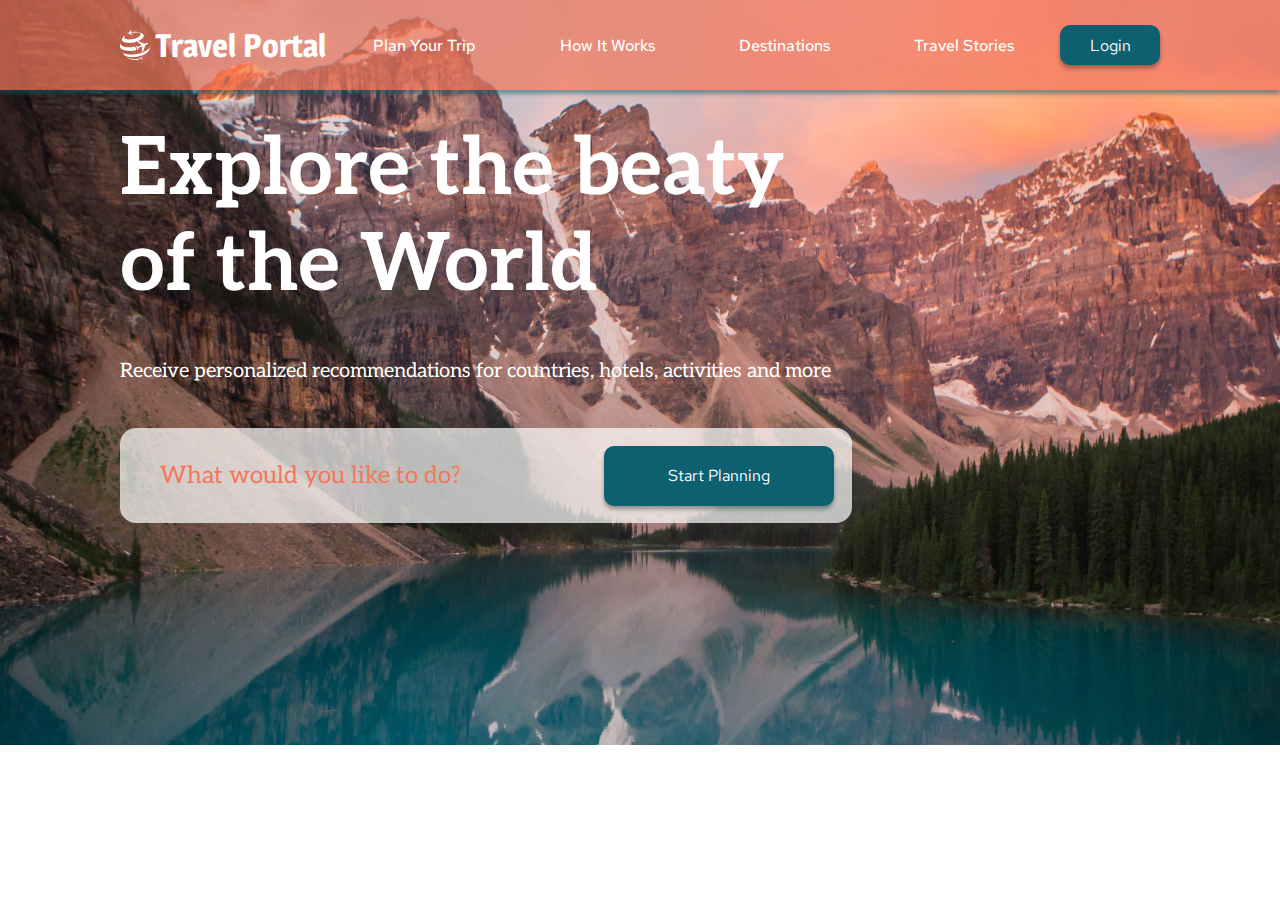
==== index.html @ 2e74531e "fix: extensition missclick" ====
<!DOCTYPE html>
<html lang="en">
  <head>
    <meta charset="UTF-8" />
    <meta http-equiv="X-UA-Compatible" content="IE=edge" />
    <meta name="viewport" content="width=device-width, initial-scale=1.0" />
    <link rel="stylesheet" href="index.css" />
    <title>Document</title>
  </head>
  <body>
    <div class="container">
      <div class="header-section-wrapper">
        <header>
          
            <div class="header-logo">
              <img src="./assets/svg/logo.svg" alt="logo" class="logo-img" />
              <h2 class="logo-text">Travel Portal</h2>
            </div>
            <nav class="header-nav">
            <ul class="header-nav-list">
              <li class="nav-item">
                <a href="" class="nav-link">Plan Your Trip</a>
              </li>
              <li class="nav-item">
                <a href="" class="nav-link">How It Works</a>
              </li>
              <li class="nav-item">
                <a href="" class="nav-link">Destinations</a>
              </li>
              <li class="nav-item">
                <a href="" class="nav-link">Travel Stories</a>
              </li>
            </ul>
        </nav>
            <button class="header-login">Login</button>
          </nav>
        </header>
        <section class="preview-section">
          <h1 class="preview-heading">Explore the beaty of the World</h1>
          <p class="preview-text">Receive personalized recommendations for countries, hotels, activities and more</p>
          <div class="preview-search-block">
            <input type="text" placeholder="What would you like to do?" name="" id="" class='preview-input'>
            <button class="preview-btn">Start Planning</button>
          </div>
        </section>
      </div>
      <main>
        <section class="steps-section"></section>
        <section class="destinations-sections"></section>
        <section class="stories-section"></section>
      </main>
      <footer></footer>
    </div>
  </body>
</html>
---- index.css ----
@import url("https://fonts.googleapis.com/css2?family=Aleo:wght@400;700&family=Magra:wght@700&family=Red+Hat+Text:wght@500&display=swap");
* {
  padding: 0;
  margin: 0;
  box-sizing: border-box;
}
.container {
  margin: auto;
  max-width: 1440px;
}
.header-section-wrapper {
  background-image: url(./assets/jpg/header-bg.jpg);
}
header {
  background-color: rgba(242, 120, 92, 0.7);
  box-shadow: 0px 4px 4px rgba(13, 96, 111, 0.5);
  padding: 0 120px;
  height: 90px;
  display: flex;
  align-items: center;
  justify-content: space-between;
}
.header-nav {
  display: flex;

  align-items: center;
}
.header-logo {
  display: flex;
  align-items: center;
}
.logo-img {
  width: 30px;
  height: 30px;
  margin-right: 5px;
}
.logo-text {
  font-family: "Magra", sans-serif;
  font-weight: 600;
  font-size: 32px;
  color: #fff;
}
.header-nav-list {
  list-style: none;
  display: flex;
  justify-content: space-around;
}
.nav-item {
  margin: 0 42px;
}
.nav-link {
  font-family: "Red Hat Text", sans-serif;
  font-weight: 500;
  font-size: 16px;
  text-decoration: none;
  color: #fff;
}
.header-login {
  width: 100px;
  height: 40px;
  background-color: #0d606f;
  border-radius: 10px;
  border: 0;
  box-shadow: 0px 4px 4px rgba(0, 0, 0, 0.25),
    0px 2px 3px rgba(13, 96, 111, 0.16);
  font-family: "Red Hat Text", sans-serif;
  font-size: 16px;
  color: #fff;
}
.preview-section {
  min-height: 655px;
  padding: 32px 428px 221px 120px;
}
.preview-heading {
  font-family: "Aleo", serif;
  font-size: 80px;
  color: #fff;
  max-width: 800px;
}
.preview-text {
  font-family: "Aleo", serif;
  font-size: 20px;
  color: #fff;
  margin: 45px 0;
}
.preview-search-block {
  max-width: 900px;
  height: 95px;
  display: flex;
  align-items: center;
  justify-content: space-between;
  border: 0;
  border-radius: 16px;
  background-color: rgba(255, 255, 255, 0.7);
}
.preview-input {
  background-color: transparent;
  border: none;
  font-family: "Aleo", serif;
  color: #f2785c;
  font-size: 24px;
  margin-left: 40px;
}
.preview-input::placeholder {
  color: #f2785c;
  border: none;
}

.preview-btn {
  width: 230px;
  height: 60px;
  background-color: #0d606f;
  border-radius: 10px;
  border: 0;
  margin-right: 18px;
  box-shadow: 0px 4px 4px rgba(0, 0, 0, 0.25),
    0px 2px 3px rgba(13, 96, 111, 0.16);
  font-family: "Red Hat Text", sans-serif;
  font-size: 16px;
  color: #fff;
}
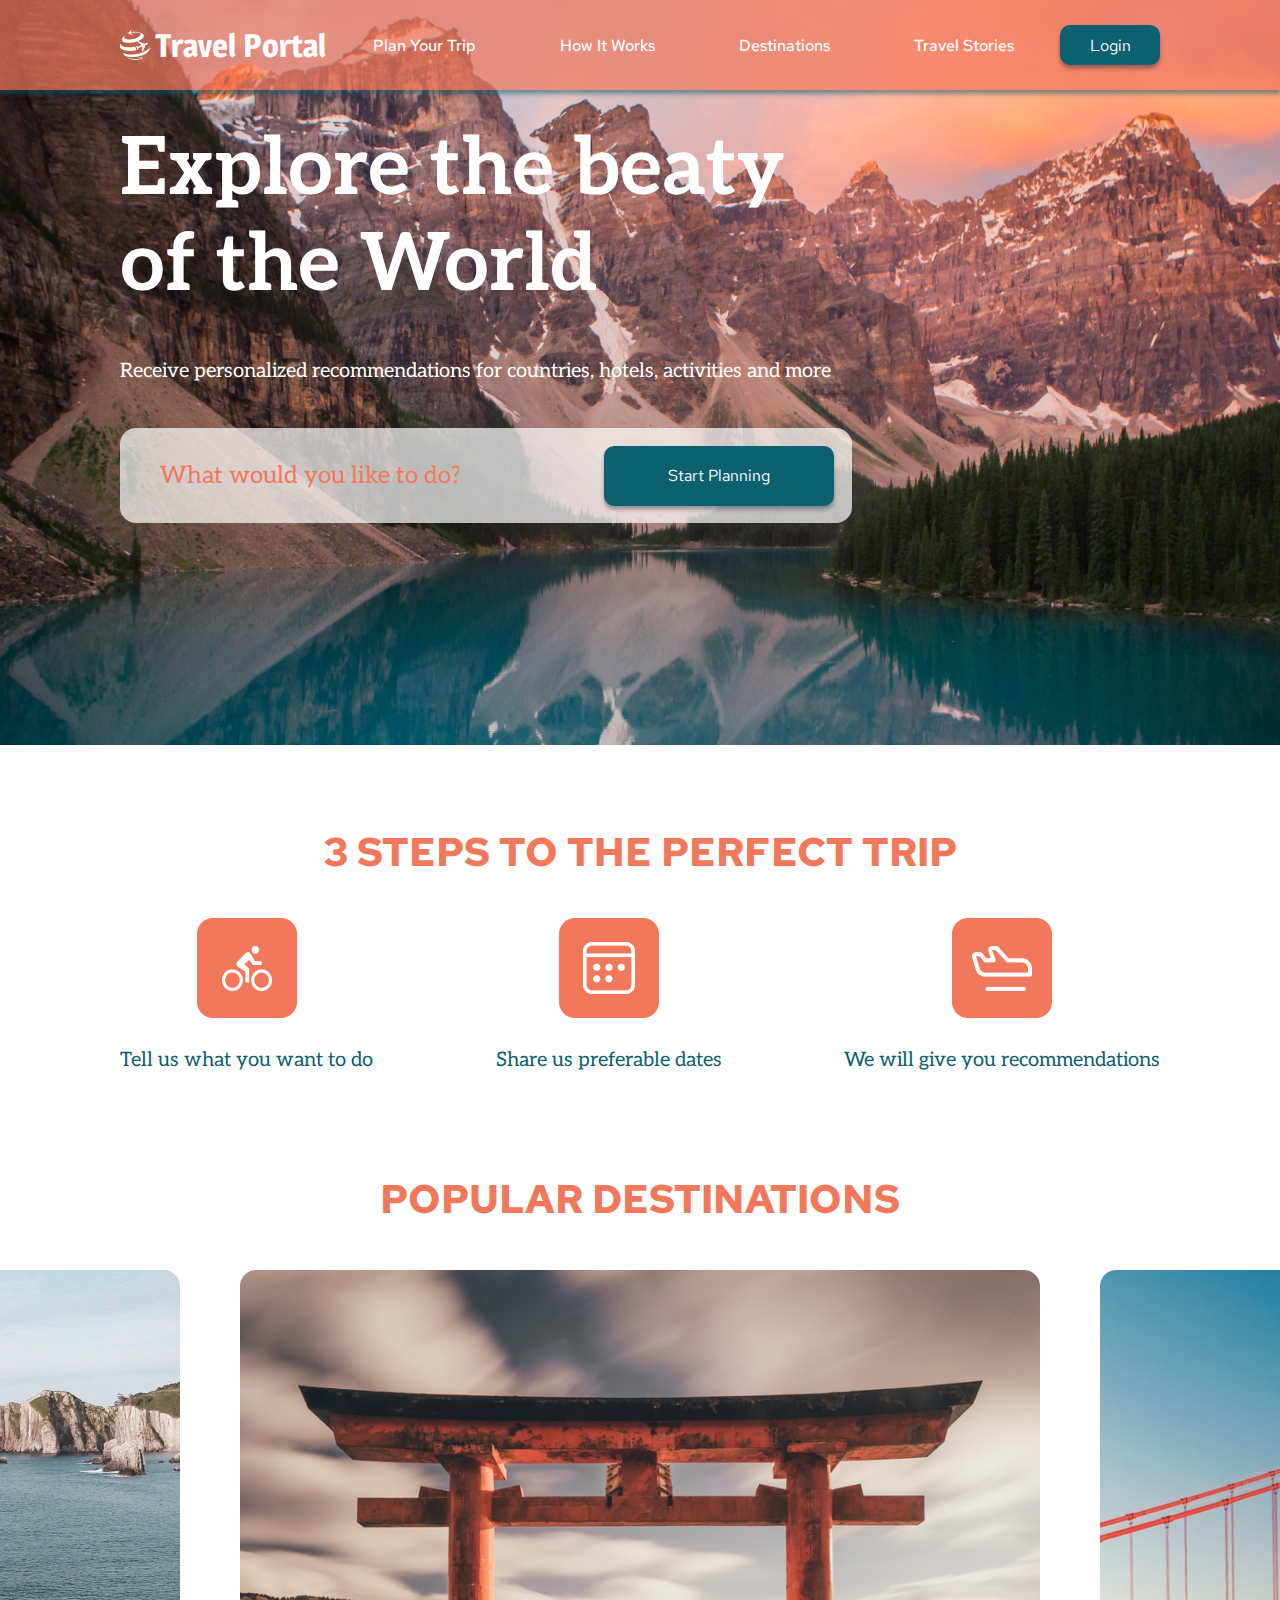
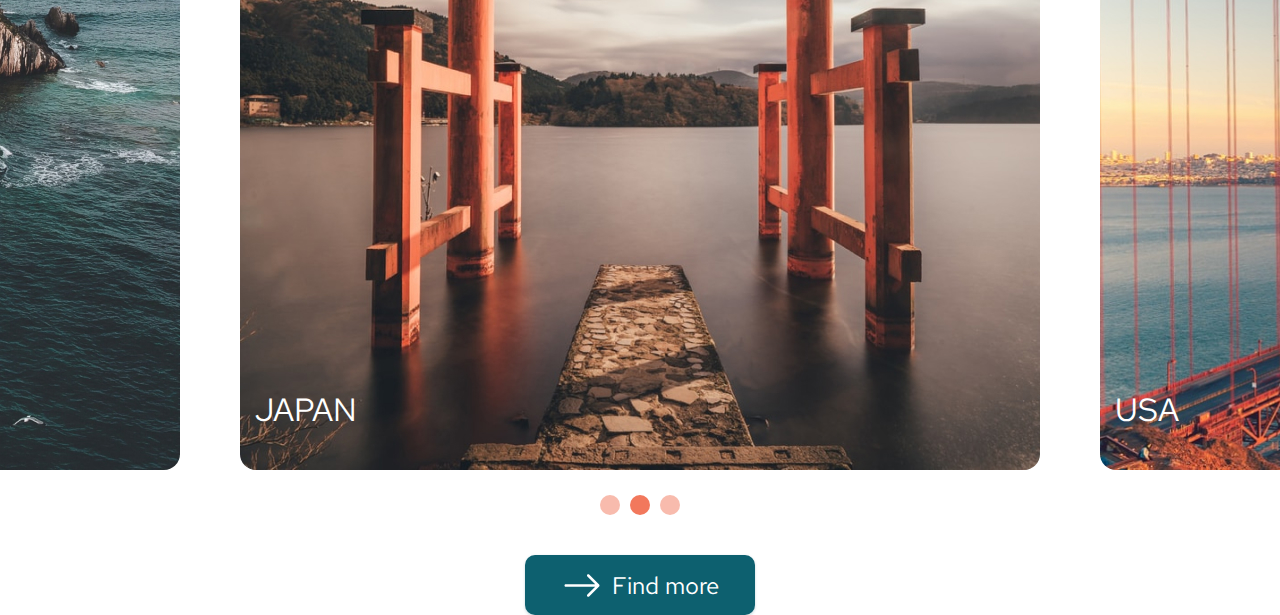
==== commit 4f9d2c54: "feat: add step and destination sections" ====
--- a/index.html
+++ b/index.html
@@ -11,12 +11,11 @@
     <div class="container">
       <div class="header-section-wrapper">
         <header>
-          
-            <div class="header-logo">
-              <img src="./assets/svg/logo.svg" alt="logo" class="logo-img" />
-              <h2 class="logo-text">Travel Portal</h2>
-            </div>
-            <nav class="header-nav">
+          <div class="header-logo">
+            <img src="./assets/svg/logo.svg" alt="logo" class="logo-img" />
+            <h2 class="logo-text">Travel Portal</h2>
+          </div>
+          <nav class="header-nav">
             <ul class="header-nav-list">
               <li class="nav-item">
                 <a href="" class="nav-link">Plan Your Trip</a>
@@ -31,24 +30,87 @@
                 <a href="" class="nav-link">Travel Stories</a>
               </li>
             </ul>
-        </nav>
-            <button class="header-login">Login</button>
           </nav>
+          <button class="header-login">Login</button>
         </header>
         <section class="preview-section">
           <h1 class="preview-heading">Explore the beaty of the World</h1>
-          <p class="preview-text">Receive personalized recommendations for countries, hotels, activities and more</p>
+          <p class="preview-text">
+            Receive personalized recommendations for countries, hotels,
+            activities and more
+          </p>
           <div class="preview-search-block">
-            <input type="text" placeholder="What would you like to do?" name="" id="" class='preview-input'>
+            <input
+              type="text"
+              placeholder="What would you like to do?"
+              name=""
+              id=""
+              class="preview-input"
+            />
             <button class="preview-btn">Start Planning</button>
           </div>
         </section>
       </div>
       <main>
-        <section class="steps-section"></section>
-        <section class="destinations-sections"></section>
-        <section class="stories-section"></section>
+        <section class="steps-section">
+          <h2 class="steps-heading">3 STEPS TO THE PERFECT TRIP</h2>
+          <div class="steps-block">
+            <div class="step">
+              <img
+                src="./assets/png/step1_bicycle.png"
+                alt=""
+                class="step-img"
+              />
+              <p class="step-text">Tell us what you want to do</p>
+            </div>
+            <div class="step">
+              <img
+                src="./assets/png/step2_calendar.png"
+                alt=""
+                class="step-img"
+              />
+              <p class="step-text">Share us preferable dates</p>
+            </div>
+            <div class="step">
+              <img
+                src="./assets/png/step3_airplane.png"
+                alt=""
+                class="step-img"
+              />
+              <p class="step-text">We will give you recommendations</p>
+            </div>
+          </div>
+        </section>
+        <section class="destinations-section">
+          <h2 class="destinations-heading">POPULAR DESTINATIONS</h2>
+
+          <div class="destinations-slider">
+            <div class="destinations-slides">
+              <div class="dest-slide slide1">
+                <p class="slide-text">SPAIN</p>
+              </div>
+              <div class="dest-slide slide2">
+                <p class="slide-text">JAPAN</p>
+              </div>
+              <div class="dest-slide slide3"><p class="slide-text">USA</p></div>
+            </div>
+            <div class="slider-controls">
+              <button class="slider-btn"></button>
+              <button class="slider-btn slider-btn-active"></button>
+              <button class="slider-btn"></button>
+            </div>
+          </div>
+          <button class="destinations-btn">
+            <img
+              src="./assets/svg/bi_arrow-right.svg"
+              alt=""
+              class="btn-arrow"
+            />
+            Find more
+          </button>
+        </section>
       </main>
+      <section class="stories-section"></section>
       <footer></footer>
     </div>
   </body>
--- a/index.css
+++ b/index.css
@@ -7,6 +7,7 @@
 .container {
   margin: auto;
   max-width: 1440px;
+  overflow: hidden;
 }
 .header-section-wrapper {
   background-image: url(./assets/jpg/header-bg.jpg);
@@ -70,6 +71,7 @@
 .preview-section {
   min-height: 655px;
   padding: 32px 428px 221px 120px;
+  margin-bottom: 80px;
 }
 .preview-heading {
   font-family: "Aleo", serif;
@@ -100,6 +102,7 @@
   color: #f2785c;
   font-size: 24px;
   margin-left: 40px;
+  outline: none;
 }
 .preview-input::placeholder {
   color: #f2785c;
@@ -119,3 +122,109 @@
   font-size: 16px;
   color: #fff;
 }
+.steps-section {
+  display: flex;
+  flex-direction: column;
+  justify-content: center;
+  align-items: center;
+  padding: 0 120px;
+  margin-bottom: 100px;
+}
+.steps-heading {
+  font-family: "Red Hat Text", sans-serif;
+  font-size: 40px;
+  color: #f2785c;
+  margin-bottom: 40px;
+}
+.steps-block {
+  display: flex;
+  justify-content: space-between;
+  width: 100%;
+}
+.step {
+  display: flex;
+  flex-direction: column;
+  justify-content: center;
+  align-items: center;
+}
+.step-text {
+  font-family: "Aleo", serif;
+  font-size: 20px;
+  color: #0d606f;
+  margin-top: 30px;
+}
+.destinations-section {
+  display: flex;
+  flex-direction: column;
+  /* justify-content: center;x` */
+  align-items: center;
+}
+.destinations-heading {
+  font-family: "Red Hat Text", sans-serif;
+  font-size: 40px;
+  color: #f2785c;
+  margin-bottom: 45px;
+}
+.destinations-slider {
+  overflow: hidden;
+}
+.destinations-slides {
+  overflow: hidden;
+  display: flex;
+  gap: 60px;
+}
+.dest-slide {
+  width: 800px;
+  height: 800px;
+  border-radius: 16px;
+}
+.slide1 {
+  background: url(./assets/jpg/slide1_Spain.jpg);
+}
+.slide2 {
+  background: url(./assets/jpg/slide2_Japan.jpg);
+}
+.slide3 {
+  background: url(./assets/jpg/slide3_USA.jpg);
+}
+.slide-text {
+  margin: 718px auto 40px 15px;
+  font-family: "Red Hat Text", sans-serif;
+  font-size: 32px;
+  color: #fff;
+}
+.slider-controls {
+  display: flex;
+  justify-content: center;
+  margin-top: 25px;
+  gap: 10px;
+}
+.slider-btn {
+  width: 20px;
+  height: 20px;
+  border-radius: 100%;
+  background-color: rgba(242, 120, 92, 0.5);
+  border: 0;
+}
+.slider-btn-active {
+  background-color: #f2785c;
+}
+.destinations-btn {
+  width: 230px;
+  height: 60px;
+  display: flex;
+  justify-content: center;
+  align-items: center;
+  margin-top: 40px;
+  background-color: #0d606f;
+  border-radius: 10px;
+  border: none;
+  box-shadow: 0px 0px 3px rgba(13, 96, 111, 0.08),
+    0px 2px 3px rgba(13, 96, 111, 0.16);
+  font-family: "Red Hat Text", sans-serif;
+  font-size: 24px;
+  color: #fff;
+}
+.btn-arrow {
+  margin-right: 10px;
+}
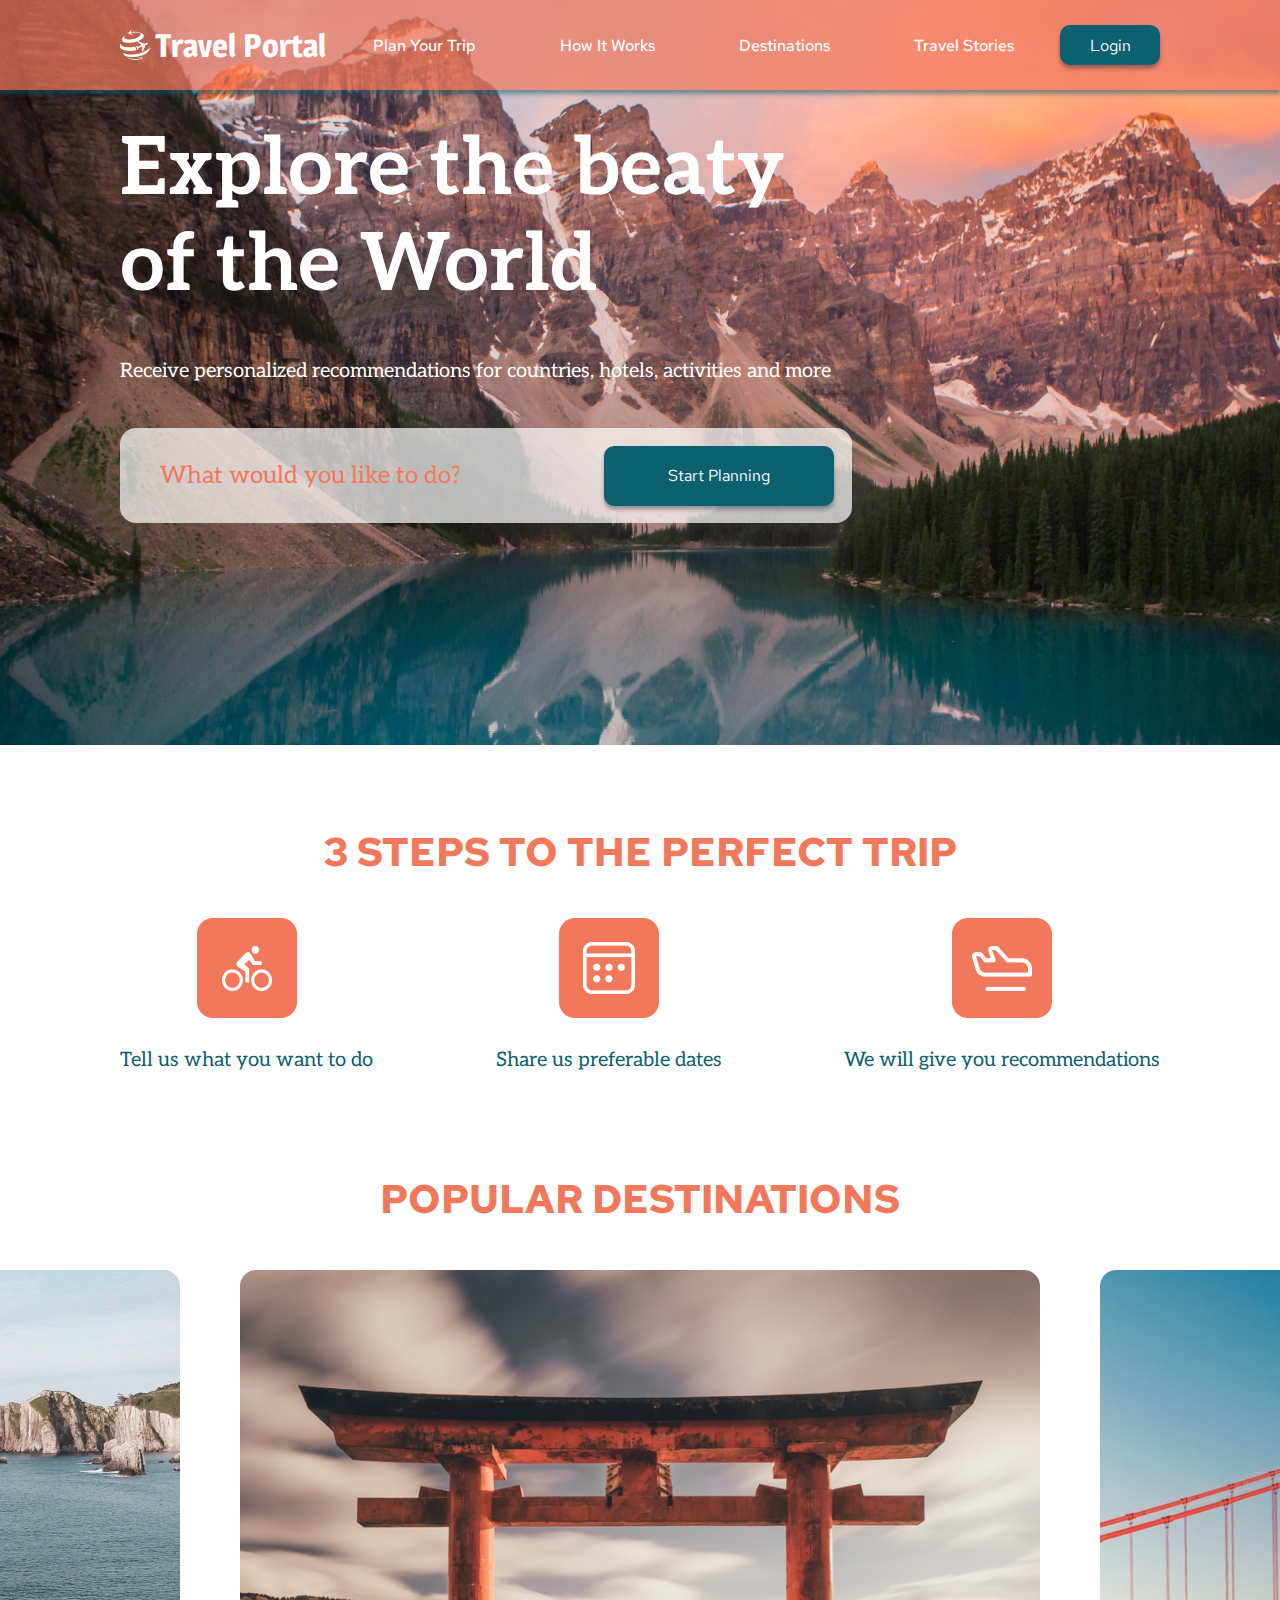
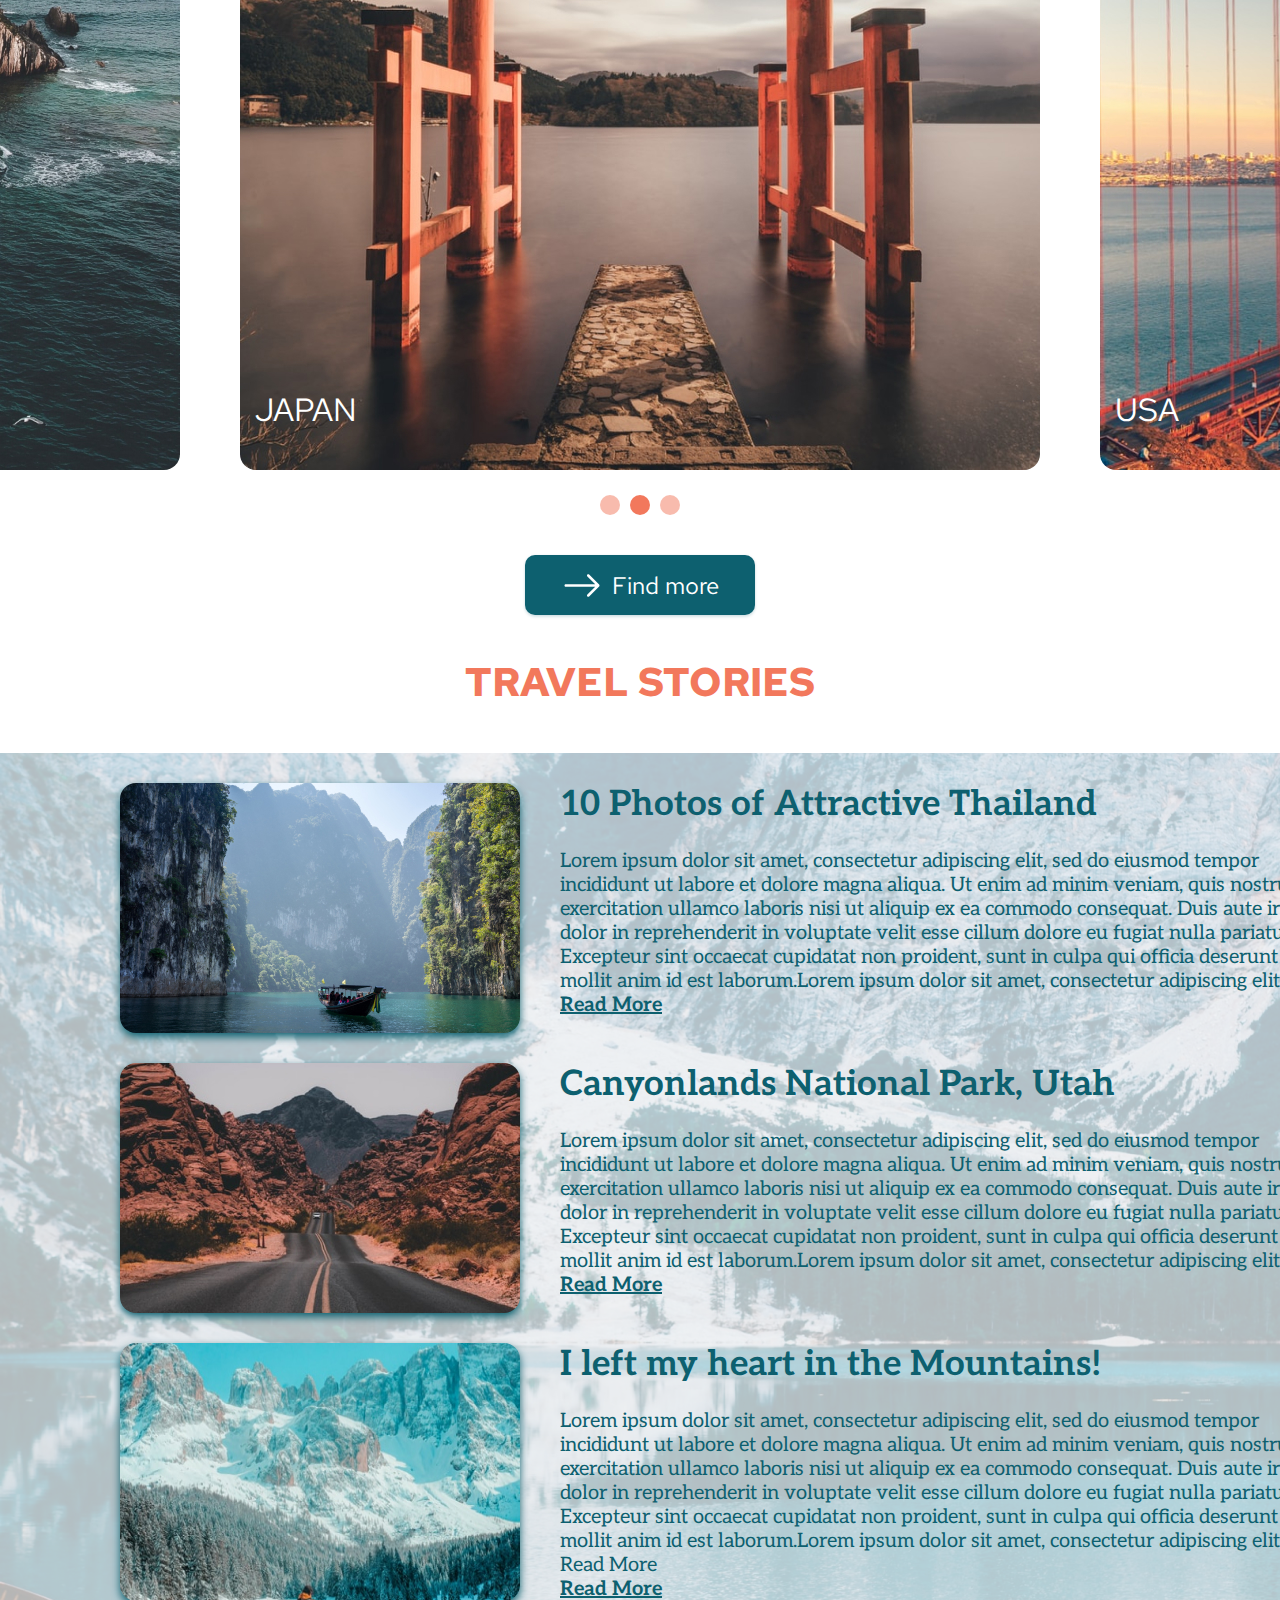
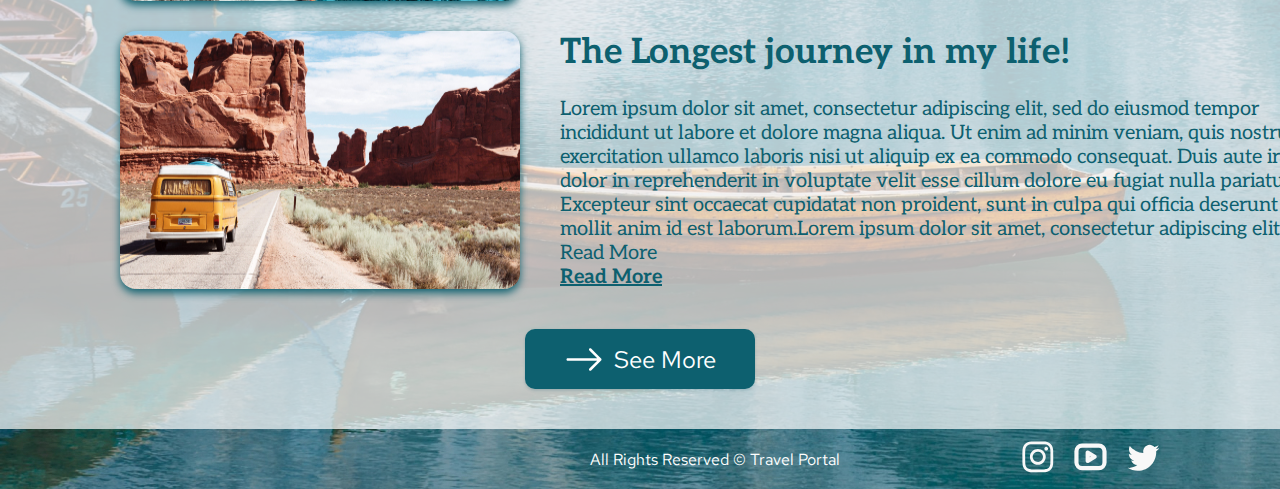
==== commit 7f01d684: "feat:add footer" ====
--- a/index.html
+++ b/index.html
@@ -109,9 +109,122 @@
             Find more
           </button>
         </section>
+        <section class="stories-section">
+          <h2 class="stories-heading">TRAVEL STORIES</h2>
+          <div class="stories-content-bg-wrapper">
+            <div class="stories-content">
+              <div class="story-item">
+                <img src="./assets/jpg/story_1.jpg" alt="" class="story-img" />
+                <div class="story-item-content">
+                  <h4 class="story-heading">
+                    10 Photos of Attractive Thailand
+                  </h4>
+                  <p class="story-text">
+                    Lorem ipsum dolor sit amet, consectetur adipiscing elit, sed
+                    do eiusmod tempor incididunt ut labore et dolore magna
+                    aliqua. Ut enim ad minim veniam, quis nostrud exercitation
+                    ullamco laboris nisi ut aliquip ex ea commodo consequat.
+                    Duis aute irure dolor in reprehenderit in voluptate velit
+                    esse cillum dolore eu fugiat nulla pariatur. Excepteur sint
+                    occaecat cupidatat non proident, sunt in culpa qui officia
+                    deserunt mollit anim id est laborum.Lorem ipsum dolor sit
+                    amet, consectetur adipiscing elit...
+                  </p>
+                  <a href="" class="story-link"> Read More</a>
+                </div>
+              </div>
+              <div class="story-item">
+                <img src="./assets/jpg/story_2.jpg" alt="" class="story-img" />
+                <div class="story-item-content">
+                  <h4 class="story-heading">Canyonlands National Park, Utah</h4>
+                  <p class="story-text">
+                    Lorem ipsum dolor sit amet, consectetur adipiscing elit, sed
+                    do eiusmod tempor incididunt ut labore et dolore magna
+                    aliqua. Ut enim ad minim veniam, quis nostrud exercitation
+                    ullamco laboris nisi ut aliquip ex ea commodo consequat.
+                    Duis aute irure dolor in reprehenderit in voluptate velit
+                    esse cillum dolore eu fugiat nulla pariatur. Excepteur sint
+                    occaecat cupidatat non proident, sunt in culpa qui officia
+                    deserunt mollit anim id est laborum.Lorem ipsum dolor sit
+                    amet, consectetur adipiscing elit...
+                  </p>
+                  <a href="" class="story-link"> Read More</a>
+                </div>
+              </div>
+              <div class="story-item">
+                <img src="./assets/jpg/story_3.jpg" alt="" class="story-img" />
+                <div class="story-item-content">
+                  <h4 class="story-heading">
+                    I left my heart in the Mountains!
+                  </h4>
+                  <p class="story-text">
+                    Lorem ipsum dolor sit amet, consectetur adipiscing elit, sed
+                    do eiusmod tempor incididunt ut labore et dolore magna
+                    aliqua. Ut enim ad minim veniam, quis nostrud exercitation
+                    ullamco laboris nisi ut aliquip ex ea commodo consequat.
+                    Duis aute irure dolor in reprehenderit in voluptate velit
+                    esse cillum dolore eu fugiat nulla pariatur. Excepteur sint
+                    occaecat cupidatat non proident, sunt in culpa qui officia
+                    deserunt mollit anim id est laborum.Lorem ipsum dolor sit
+                    amet, consectetur adipiscing elit... Read More
+                  </p>
+                  <a href="" class="story-link"> Read More</a>
+                </div>
+              </div>
+              <div class="story-item">
+                <img src="./assets/jpg/story_4.jpg" alt="" class="story-img" />
+                <div class="story-item-content">
+                  <h4 class="story-heading">The Longest journey in my life!</h4>
+                  <p class="story-text">
+                    Lorem ipsum dolor sit amet, consectetur adipiscing elit, sed
+                    do eiusmod tempor incididunt ut labore et dolore magna
+                    aliqua. Ut enim ad minim veniam, quis nostrud exercitation
+                    ullamco laboris nisi ut aliquip ex ea commodo consequat.
+                    Duis aute irure dolor in reprehenderit in voluptate velit
+                    esse cillum dolore eu fugiat nulla pariatur. Excepteur sint
+                    occaecat cupidatat non proident, sunt in culpa qui officia
+                    deserunt mollit anim id est laborum.Lorem ipsum dolor sit
+                    amet, consectetur adipiscing elit... Read More
+                  </p>
+                  <a href="" class="story-link"> Read More</a>
+                </div>
+              </div>
+              <button class="stories-btn">
+                <img
+                  src="./assets/svg/bi_arrow-right.svg"
+                  alt=""
+                  class="btn-arrow"
+                />
+                See More
+              </button>
+            </div>
+          </div>
+        </section>
       </main>
-      <section class="stories-section"></section>
-      <footer></footer>
+
+      <footer>
+        <p class="footer-text">All Rights Reserved © Travel Portal</p>
+        <div class="social-links">
+          <a href="" class="footer-link"
+            ><img
+              src="./assets/svg/instagram_logo.svg"
+              alt="instagram link"
+              class="link-img"
+          /></a>
+          <a href="" class="footer-link"
+            ><img
+              src="./assets/svg/youtube_logo.svg"
+              alt="Youtube link"
+              class="link-img"
+          /></a>
+          <a href="" class="footer-link"
+            ><img
+              src="./assets/svg/twitter_logo.svg"
+              alt="twitter link"
+              class="link-img"
+          /></a>
+        </div>
+      </footer>
     </div>
   </body>
 </html>
--- a/index.css
+++ b/index.css
@@ -216,6 +216,7 @@
   justify-content: center;
   align-items: center;
   margin-top: 40px;
+  margin-bottom: 40px;
   background-color: #0d606f;
   border-radius: 10px;
   border: none;
@@ -228,3 +229,99 @@
 .btn-arrow {
   margin-right: 10px;
 }
+.stories-section {
+  display: flex;
+  flex-direction: column;
+  align-items: center;
+}
+.stories-content-bg-wrapper {
+  background: url(./assets/jpg/footer_bg.jpg);
+  width: 100%;
+}
+.stories-content {
+  background-color: rgba(255, 255, 255, 0.7);
+
+  min-height: 1270px;
+  display: flex;
+  flex-direction: column;
+  /* align-items: center; */
+}
+.stories-heading {
+  font-family: "Red Hat Text", sans-serif;
+  font-size: 40px;
+  color: #f2785c;
+  margin: auto;
+  margin-bottom: 45px;
+}
+.story-item {
+  display: flex;
+  margin-top: 30px;
+}
+.story-item-content {
+  display: flex;
+  flex-direction: column;
+}
+.story-img {
+  filter: drop-shadow(0px 4px 4px #0d606f);
+  border-radius: 16px;
+  margin-left: 120px;
+  margin-right: 40px;
+}
+.story-heading {
+  font-family: "Aleo", serif;
+  font-size: 35px;
+  color: #0d606f;
+  margin-bottom: 24px;
+}
+.story-text {
+  font-family: "Aleo", serif;
+  font-size: 20px;
+  color: #0d606f;
+  width: 760px;
+  line-height: 24px;
+}
+.story-link {
+  font-family: "Aleo", serif;
+  font-size: 20px;
+  color: #0d606f;
+  font-weight: bold;
+}
+.stories-btn {
+  width: 230px;
+  height: 60px;
+  display: flex;
+  justify-content: center;
+  align-items: center;
+  margin: auto;
+  margin-top: 40px;
+  margin-bottom: 40px;
+  background-color: #0d606f;
+  border-radius: 10px;
+  border: none;
+  box-shadow: 0px 0px 3px rgba(13, 96, 111, 0.08),
+    0px 2px 3px rgba(13, 96, 111, 0.16);
+  font-family: "Red Hat Text", sans-serif;
+  font-size: 24px;
+  color: #fff;
+}
+footer {
+  background: url(/assets/jpg/footer_bg.jpg);
+  background-position: 0 -1270px;
+  min-height: 60px;
+  display: flex;
+  align-items: center;
+}
+.footer-text {
+  font-family: "Red Hat Text", sans-serif;
+  font-size: 16px;
+  color: #fff;
+
+  margin-left: 590px;
+}
+.social-links {
+  display: flex;
+  align-items: center;
+  gap: 20px;
+  margin-right: 120px;
+  margin-left: auto;
+}
